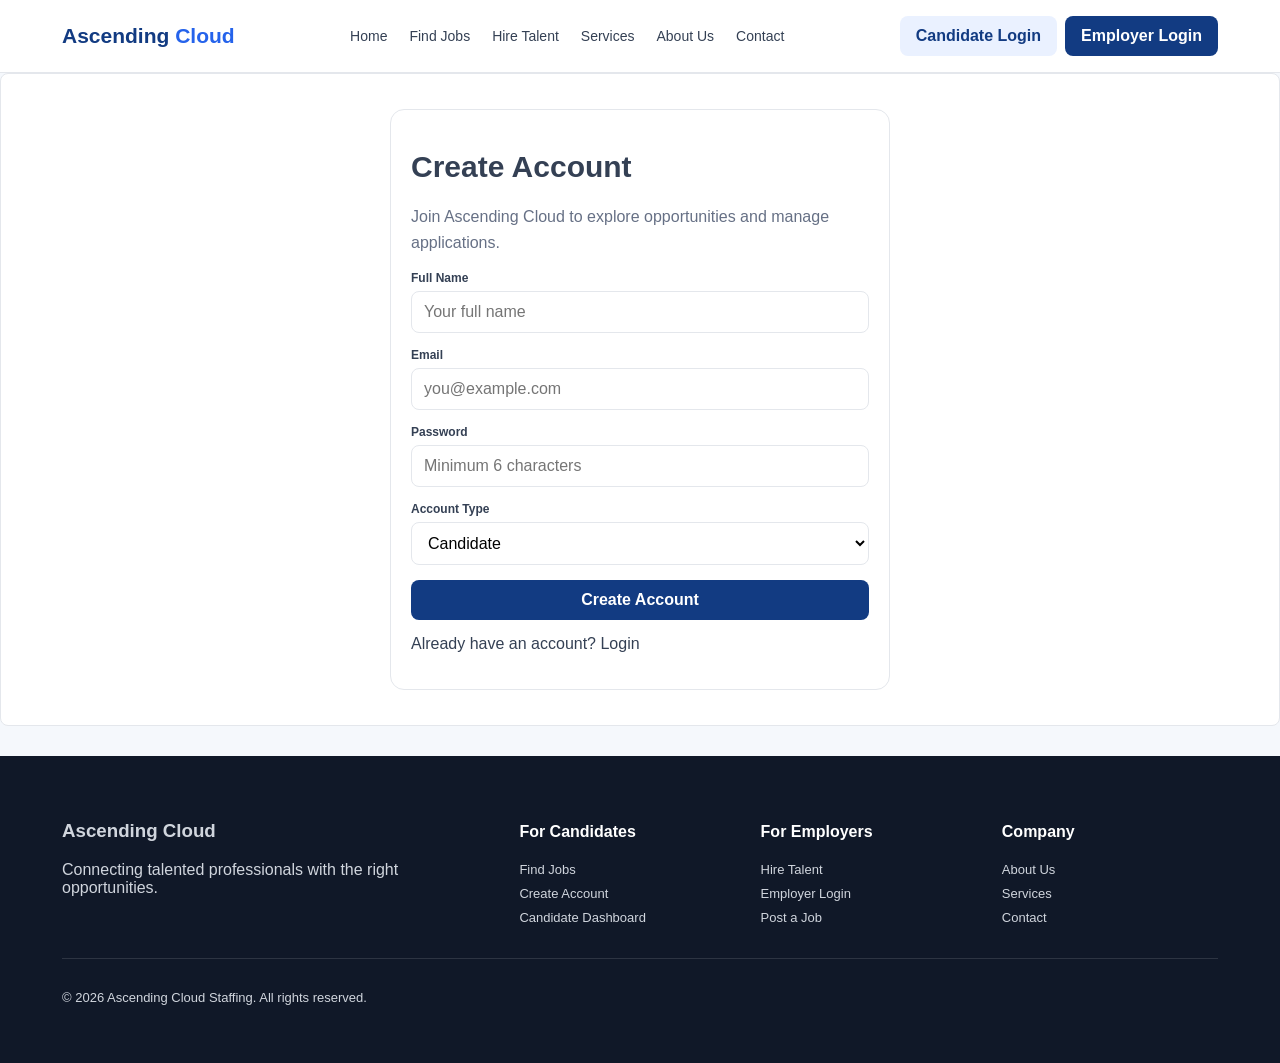
==== frontend/signup.html @ 4ac47f54 "Initial comit" ====
<!DOCTYPE html>
<html lang="en">

<head>
    <meta charset="UTF-8">
    <meta name="viewport" content="width=device-width, initial-scale=1.0">
    <meta name="description" content="Create your Ascending Cloud account to apply for jobs, save opportunities, and manage your profile.">
    <title>Create Account | Ascending Cloud Staffing</title>
    <link rel="stylesheet" href="style.css">
</head>

<body>
    <a class="skip-link" href="#mainContent">Skip to main content</a>

    <div id="siteNav"></div>

    <main id="mainContent" class="page">
        <div class="container">
            <div class="panel login-panel">
                <h1 class="login-title">Create Account</h1>
                <p class="muted">Join Ascending Cloud to explore opportunities and manage applications.</p>

                <div class="field">
                    <label for="name">Full Name</label>
                    <input id="name" type="text" placeholder="Your full name" autocomplete="name" required>
                </div>

                <div class="field">
                    <label for="email">Email</label>
                    <input id="email" type="email" placeholder="you@example.com" autocomplete="email" required>
                </div>

                <div class="field">
                    <label for="password">Password</label>
                    <input id="password" type="password" placeholder="Minimum 6 characters" autocomplete="new-password" required>
                </div>

                <div class="field">
                    <label for="role">Account Type</label>
                    <select id="role" aria-label="Account type">
                        <option value="candidate">Candidate</option>
                        <option value="employer">Employer</option>
                    </select>
                </div>

                <button class="btn login-button" type="button" onclick="signupUser()">Create Account</button>

                <p class="login-create">
                    Already have an account?
                    <a href="login.html">Login</a>
                </p>
            </div>
        </div>
    </main>

    <div id="siteFooter"></div>

    <script src="main.js"></script>
</body>

</html>
---- frontend/style.css ----
:root {
    --primary: #123B82;
    --secondary: #2563EB;
    --accent: #0EA5E9;

    --dark: #172033;
    --text: #344054;
    --muted: #667085;

    --background: #F5F8FC;
    --white: #FFFFFF;
    --border: #E4E7EC;

    --success: #16855B;
    --warning: #B7791F;
    --danger: #C24141;

    --shadow: 0 10px 30px rgba(18, 59, 130, 0.08);
}

* {
    box-sizing: border-box;
}

body {
    margin: 0;
    font-family: Inter, Arial, sans-serif;
    background: var(--background);
    color: var(--dark);
}

a {
    text-decoration: none;
    color: inherit;
}

button,
input,
select,
textarea {
    font: inherit;
}

button {
    cursor: pointer;
}

.container {
    max-width: 1200px;
    margin: auto;
    padding: 0 22px;
}

/* NAVBAR */

.header {
    background: white;
    border-bottom: 1px solid var(--border);
    position: sticky;
    top: 0;
    z-index: 100;
}

.nav {
    height: 72px;
    display: flex;
    align-items: center;
    justify-content: space-between;
    gap: 20px;
}

.logo {
    font-size: 21px;
    font-weight: 800;
    color: var(--primary);
}

.logo span {
    color: var(--secondary);
}

.navlinks {
    display: flex;
    gap: 22px;
    font-size: 14px;
    color: var(--text);
}

.navlinks a:hover {
    color: var(--secondary);
}

.actions {
    display: flex;
    gap: 8px;
}

/* BUTTONS */

.btn {
    border: none;
    border-radius: 8px;
    padding: 11px 16px;
    background: var(--primary);
    color: white;
    font-weight: 700;
}

.btn:hover {
    opacity: .9;
}

.btn.light {
    background: #EAF1FF;
    color: var(--primary);
}

.btn.outline {
    background: white;
    color: var(--primary);
    border: 1px solid #CBD5E1;
}

.btn.success {
    background: var(--success);
}

.btn.danger {
    background: var(--danger);
}

/* HERO */

.hero {
    padding: 75px 0;
    background: linear-gradient(
        135deg,
        #EDF4FF,
        #FFFFFF 55%,
        #EAF8FF
    );
}

.hero-grid {
    display: grid;
    grid-template-columns: 1.1fr .9fr;
    gap: 50px;
    align-items: center;
}

.eyebrow {
    display: inline-block;
    background: #E4EEFF;
    color: var(--primary);
    padding: 7px 12px;
    border-radius: 30px;
    font-size: 12px;
    font-weight: 800;
}

.hero h1 {
    font-size: 50px;
    line-height: 1.05;
    margin: 17px 0;
}

.hero p {
    color: var(--muted);
    font-size: 18px;
    line-height: 1.7;
}

/* SEARCH */

.searchbox {
    display: grid;
    grid-template-columns: 1.4fr 1fr auto;
    gap: 8px;

    background: white;
    padding: 10px;
    border-radius: 14px;

    box-shadow: var(--shadow);
    margin-top: 25px;
}

input,
select,
textarea {
    width: 100%;
    padding: 11px 12px;

    border: 1px solid var(--border);
    border-radius: 8px;

    background: white;
    outline: none;
}

input:focus,
select:focus,
textarea:focus {
    border-color: var(--secondary);
}

/* SECTIONS */

.section {
    padding: 55px 0;
}

.section.white {
    background: white;
}

.section-head {
    display: flex;
    justify-content: space-between;
    align-items: center;

    margin-bottom: 22px;
}

.section-head h2 {
    margin: 0;
}

/* GRID */

.grid4 {
    display: grid;
    grid-template-columns: repeat(4, 1fr);
    gap: 16px;
}

.grid3 {
    display: grid;
    grid-template-columns: repeat(3, 1fr);
    gap: 18px;
}

.grid2 {
    display: grid;
    grid-template-columns: repeat(2, 1fr);
    gap: 18px;
}

/* CARDS */

.card,
.panel {
    background: white;
    border: 1px solid var(--border);
    border-radius: 14px;
    padding: 20px;
}

.card:hover {
    box-shadow: var(--shadow);
    transform: translateY(-2px);
    transition: .15s;
}

.icon {
    width: 45px;
    height: 45px;

    border-radius: 12px;

    background: #EAF1FF;
    color: var(--primary);

    display: grid;
    place-items: center;

    font-weight: 800;

    margin-bottom: 14px;
}

/* JOB */

.job h3 {
    font-size: 17px;
}

.meta {
    display: flex;
    gap: 12px;
    flex-wrap: wrap;

    color: var(--muted);
    font-size: 12px;

    margin: 9px 0;
}

.salary {
    font-weight: 800;
    margin: 9px 0;
}

.tag {
    display: inline-block;

    background: #F1F5F9;
    color: #475467;

    padding: 5px 8px;
    border-radius: 6px;

    font-size: 11px;

    margin: 3px;
}

/* CTA */

.cta {
    padding: 38px;

    border-radius: 18px;

    background: linear-gradient(
        135deg,
        var(--primary),
        var(--secondary)
    );

    color: white;

    display: flex;
    justify-content: space-between;
    align-items: center;
}

/* FOOTER */

.footer {
    background: #101828;
    color: #D0D5DD;

    padding: 45px 0;
    margin-top: 30px;
}

.footer-grid {
    display: grid;
    grid-template-columns: 2fr 1fr 1fr 1fr;
    gap: 25px;
}

.footer h4 {
    color: white;
}

.footer a {
    display: block;
    margin: 9px 0;
    font-size: 13px;
}

/* DASHBOARDS */

.page {
    padding: 35px 0;
}

.page-title {
    display: flex;
    justify-content: space-between;
    align-items: center;

    margin-bottom: 22px;
}

.page-title h1 {
    margin: 0;
    font-size: 30px;
}

.layout {
    display: grid;
    grid-template-columns: 230px 1fr;
    gap: 20px;
}

.sidebar {
    height: max-content;
    position: sticky;
    top: 90px;
}

.side-link {
    display: block;

    padding: 11px;

    border-radius: 8px;

    color: var(--muted);

    margin: 3px 0;
}

.side-link:hover,
.side-link.active {
    background: #EAF1FF;
    color: var(--primary);
    font-weight: 700;
}

/* STATS */

.stat-grid {
    display: grid;
    grid-template-columns: repeat(4, 1fr);
    gap: 14px;
}

.stat-number {
    font-size: 27px;
    font-weight: 800;
    margin: 6px 0;
}

/* BADGES */

.badge {
    display: inline-block;

    padding: 5px 8px;

    border-radius: 20px;

    font-size: 11px;
    font-weight: 700;
}

.badge-success {
    background: #E8F8F1;
    color: var(--success);
}

.badge-pending {
    background: #FFF5DD;
    color: var(--warning);
}

.badge-danger {
    background: #FFEAEA;
    color: var(--danger);
}

.badge-info {
    background: #EAF1FF;
    color: var(--primary);
}

/* TABLE */

.table {
    width: 100%;
    border-collapse: collapse;
}

.table th,
.table td {
    text-align: left;

    padding: 12px;

    border-bottom: 1px solid var(--border);

    font-size: 13px;
}

/* FORMS */

.form-grid {
    display: grid;
    grid-template-columns: repeat(2, 1fr);
    gap: 15px;
}

.field {
    margin-bottom: 15px;
}

.field label {
    display: block;

    font-size: 12px;
    font-weight: 700;

    margin-bottom: 6px;
}

.notice {
    padding: 12px;

    border-radius: 9px;

    background: #EEF6FF;

    margin-bottom: 15px;

    font-size: 13px;
}

.muted {
    color: var(--muted);
    line-height: 1.6;
}

.hero-tags {
    font-size: 12px;
}

.login-panel {
    max-width: 500px;
    margin: auto;
}

.login-title {
    font-size: 30px;
}

.login-button {
    width: 100%;
}

.login-create {
    margin-top: 15px;
}

/* RESPONSIVE */

@media(max-width:850px) {

    .hero-grid,
    .layout {
        grid-template-columns: 1fr;
    }

    .grid4 {
        grid-template-columns: repeat(2, 1fr);
    }

    .grid3 {
        grid-template-columns: 1fr 1fr;
    }

    .stat-grid {
        grid-template-columns: 1fr 1fr;
    }

    .navlinks {
        display: none;
    }

    .footer-grid {
        grid-template-columns: 1fr 1fr;
    }

    .sidebar {
        position: static;
    }
}

@media(max-width:600px) {

    .hero h1 {
        font-size: 36px;
    }

    .grid4,
    .grid3,
    .grid2,
    .stat-grid,
    .form-grid {
        grid-template-columns: 1fr;
    }

    .searchbox {
        grid-template-columns: 1fr;
    }

    .cta {
        display: block;
    }

    .cta .btn {
        margin-top: 18px;
    }

    .container {
        padding: 0 15px;
    }
}

/* ACCESSIBILITY */

.skip-link {
    position: absolute;
    top: -40px;
    left: 16px;
    background: var(--primary);
    color: white;
    padding: 10px 14px;
    border-radius: 8px;
    z-index: 200;
}

.skip-link:focus {
    top: 16px;
}

:focus-visible {
    outline: 3px solid rgba(37, 99, 235, 0.35);
    outline-offset: 2px;
}

/* MOBILE NAV */

.mobile-menu-btn {
    display: none;
    width: 44px;
    height: 44px;
    border: 1px solid var(--border);
    border-radius: 8px;
    background: white;
    padding: 10px;
}

.mobile-menu-btn span {
    display: block;
    height: 2px;
    margin: 5px 0;
    background: var(--dark);
}

@media (max-width: 850px) {
    .mobile-menu-btn {
        display: inline-flex;
        flex-direction: column;
        justify-content: center;
    }

    .nav {
        flex-wrap: wrap;
        height: auto;
        padding: 14px 0;
    }

    .navlinks {
        display: none;
        width: 100%;
        flex-direction: column;
        gap: 10px;
        padding: 12px 0 4px;
    }

    .navlinks.active {
        display: flex;
    }

    .actions {
        width: 100%;
        flex-wrap: wrap;
    }

    .actions .btn,
    .actions button {
        flex: 1;
        text-align: center;
    }
}

/* JOBS PAGE */

.jobs-hero {
    padding: 60px 0 30px;
    background: linear-gradient(135deg, #EDF4FF, #FFFFFF 70%);
}

.jobs-hero h1 {
    font-size: 42px;
    margin: 14px 0;
}

.jobs-hero h1 span {
    color: var(--secondary);
}

.job-search-section {
    padding: 0 0 24px;
}

.job-search-box {
    display: grid;
    grid-template-columns: 1.2fr 1fr auto;
    gap: 12px;
    background: white;
    border: 1px solid var(--border);
    border-radius: 14px;
    padding: 16px;
    box-shadow: var(--shadow);
}

.search-field label {
    display: block;
    font-size: 12px;
    font-weight: 700;
    margin-bottom: 6px;
}

.search-btn {
    align-self: end;
    min-height: 44px;
}

.jobs-section {
    padding: 20px 0 50px;
}

.jobs-layout {
    display: grid;
    grid-template-columns: 260px 1fr;
    gap: 22px;
    align-items: start;
}

.filters {
    background: white;
    border: 1px solid var(--border);
    border-radius: 14px;
    padding: 18px;
    position: sticky;
    top: 92px;
}

.filter-header {
    display: flex;
    justify-content: space-between;
    align-items: center;
    margin-bottom: 14px;
}

.filter-header button {
    border: none;
    background: transparent;
    color: var(--secondary);
    font-weight: 700;
}

.filter-group {
    border-top: 1px solid var(--border);
    padding-top: 14px;
    margin-top: 14px;
}

.filter-group h4 {
    margin: 0 0 10px;
    font-size: 14px;
}

.filter-group label {
    display: flex;
    align-items: center;
    gap: 8px;
    margin: 8px 0;
    font-size: 14px;
    color: var(--text);
}

.filter-group input {
    width: auto;
}

.jobs-main {
    min-width: 0;
}

.jobs-topbar {
    display: flex;
    justify-content: space-between;
    align-items: flex-start;
    gap: 16px;
    margin-bottom: 16px;
}

.jobs-topbar h2 {
    margin: 0 0 6px;
}

.sort-box label {
    display: block;
    font-size: 12px;
    font-weight: 700;
    margin-bottom: 6px;
}

.job-list {
    display: grid;
    gap: 14px;
}

.job-card {
    background: white;
    border: 1px solid var(--border);
    border-radius: 14px;
    padding: 18px;
    transition: box-shadow 0.15s, transform 0.15s;
}

.job-card:hover {
    box-shadow: var(--shadow);
    transform: translateY(-2px);
}

.job-card-header {
    display: flex;
    justify-content: space-between;
    gap: 12px;
    align-items: flex-start;
}

.job-card-header h3,
.job-detail-card h1 {
    margin: 0 0 6px;
}

.company {
    margin: 0;
    color: var(--muted);
    font-size: 14px;
}

.job-platform {
    display: inline-block;
    background: #EAF1FF;
    color: var(--primary);
    font-size: 12px;
    font-weight: 700;
    padding: 6px 10px;
    border-radius: 20px;
}

.job-details {
    display: flex;
    flex-wrap: wrap;
    gap: 12px;
    margin: 12px 0;
    color: var(--muted);
    font-size: 13px;
}

.job-tags {
    margin-bottom: 12px;
}

.job-card-footer {
    display: flex;
    justify-content: space-between;
    align-items: center;
    gap: 12px;
}

.job-detail-card {
    background: white;
    border: 1px solid var(--border);
    border-radius: 14px;
    padding: 24px;
}

.job-actions {
    display: flex;
    flex-wrap: wrap;
    gap: 10px;
    margin-top: 24px;
}

.pagination {
    display: flex;
    flex-wrap: wrap;
    gap: 8px;
    margin-top: 20px;
}

.page {
    min-width: 40px;
    min-height: 40px;
    border: 1px solid var(--border);
    border-radius: 8px;
    background: white;
    color: var(--text);
}

.page.active {
    background: var(--primary);
    color: white;
    border-color: var(--primary);
}

.empty-state {
    text-align: center;
    background: white;
    border: 1px dashed var(--border);
    border-radius: 14px;
    padding: 36px 20px;
}

.empty-state.compact {
    padding: 24px 16px;
}

.empty-state h2,
.empty-state h3 {
    margin-top: 0;
}

#toast {
    position: fixed;
    right: 20px;
    bottom: 20px;
    background: var(--dark);
    color: white;
    padding: 12px 16px;
    border-radius: 10px;
    box-shadow: var(--shadow);
    opacity: 0;
    transform: translateY(12px);
    transition: opacity 0.2s, transform 0.2s;
    z-index: 300;
    max-width: min(90vw, 360px);
}

#toast.show {
    opacity: 1;
    transform: translateY(0);
}

.footer-bottom {
    margin-top: 24px;
    padding-top: 18px;
    border-top: 1px solid rgba(255, 255, 255, 0.12);
    font-size: 13px;
}

.content-grid {
    display: grid;
    grid-template-columns: repeat(2, 1fr);
    gap: 18px;
}

.content-card h3 {
    margin-top: 0;
}

.info-list {
    padding-left: 18px;
    color: var(--muted);
    line-height: 1.8;
}

.saved-job-item {
    display: flex;
    justify-content: space-between;
    align-items: center;
    gap: 16px;
    margin-bottom: 12px;
}

.saved-job-actions {
    display: flex;
    gap: 8px;
    flex-wrap: wrap;
}

.dashboard-stats {
    margin-bottom: 18px;
}

@media (max-width: 900px) {
    .jobs-layout,
    .content-grid {
        grid-template-columns: 1fr;
    }

    .filters {
        position: static;
    }

    .job-search-box {
        grid-template-columns: 1fr;
    }

    .jobs-topbar {
        flex-direction: column;
    }

    .saved-job-item {
        flex-direction: column;
        align-items: flex-start;
    }
}
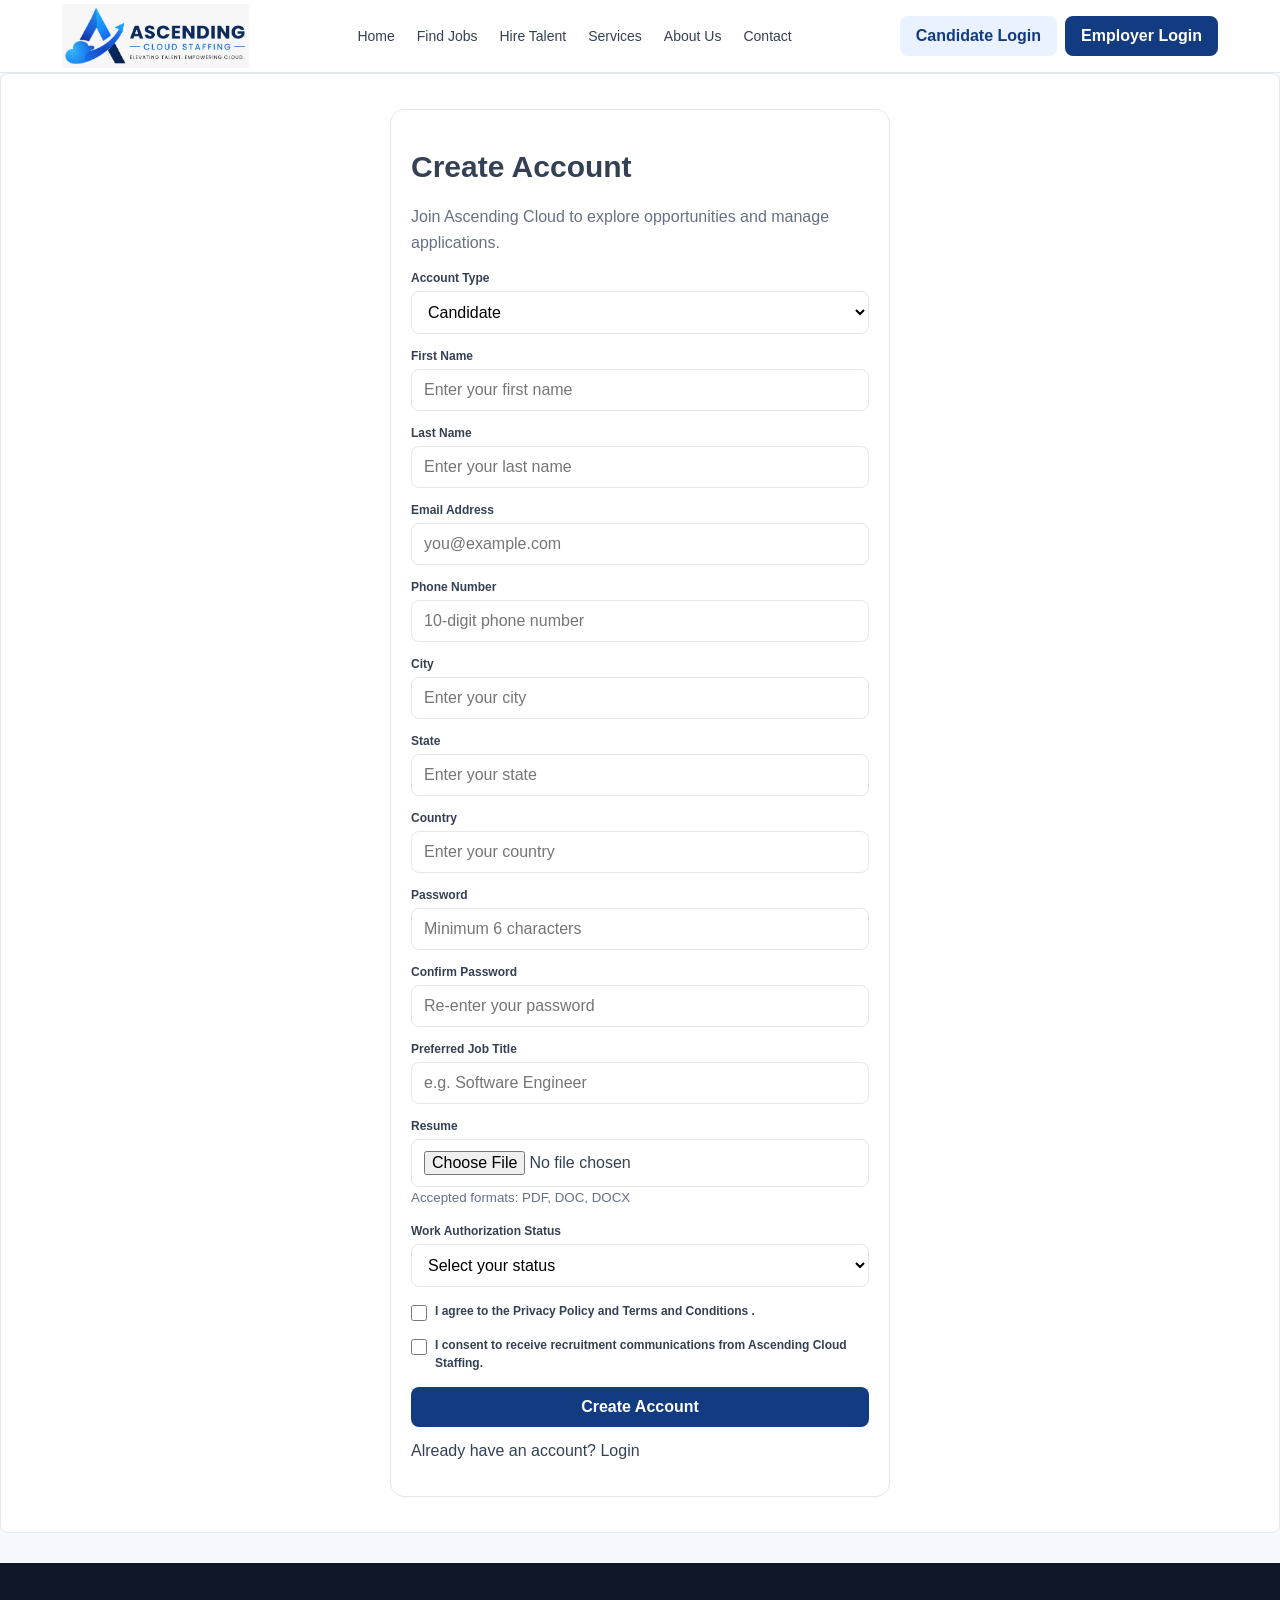
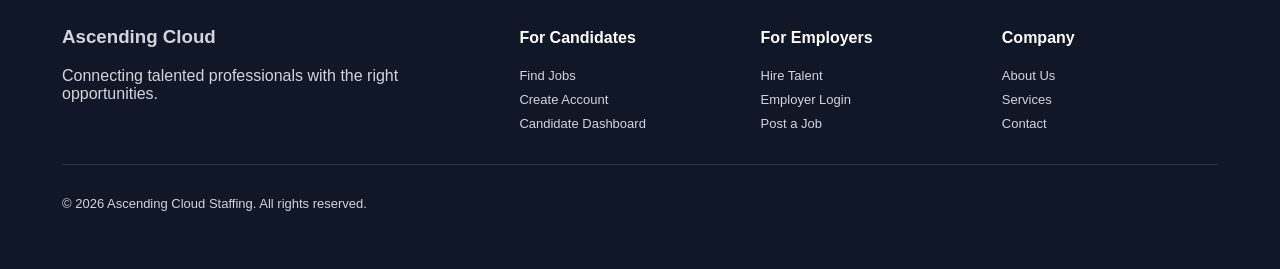
==== commit 6dab04fc: "Update candidate profile and application system" ====
--- a/frontend/signup.html
+++ b/frontend/signup.html
@@ -4,7 +4,8 @@
 <head>
     <meta charset="UTF-8">
     <meta name="viewport" content="width=device-width, initial-scale=1.0">
-    <meta name="description" content="Create your Ascending Cloud account to apply for jobs, save opportunities, and manage your profile.">
+    <meta name="description"
+        content="Create your Ascending Cloud account to apply for jobs, save opportunities, and manage your profile.">
     <title>Create Account | Ascending Cloud Staffing</title>
     <link rel="stylesheet" href="style.css">
 </head>
@@ -17,38 +18,257 @@
     <main id="mainContent" class="page">
         <div class="container">
             <div class="panel login-panel">
+
                 <h1 class="login-title">Create Account</h1>
-                <p class="muted">Join Ascending Cloud to explore opportunities and manage applications.</p>
-
-                <div class="field">
-                    <label for="name">Full Name</label>
-                    <input id="name" type="text" placeholder="Your full name" autocomplete="name" required>
-                </div>
-
-                <div class="field">
-                    <label for="email">Email</label>
-                    <input id="email" type="email" placeholder="you@example.com" autocomplete="email" required>
-                </div>
-
-                <div class="field">
-                    <label for="password">Password</label>
-                    <input id="password" type="password" placeholder="Minimum 6 characters" autocomplete="new-password" required>
-                </div>
-
+                <p class="muted">
+                    Join Ascending Cloud to explore opportunities and manage applications.
+                </p>
+
+                <!-- Account Type -->
                 <div class="field">
                     <label for="role">Account Type</label>
-                    <select id="role" aria-label="Account type">
+                    <select id="role" aria-label="Account type" onchange="toggleAccountFields()">
                         <option value="candidate">Candidate</option>
                         <option value="employer">Employer</option>
                     </select>
                 </div>
 
-                <button class="btn login-button" type="button" onclick="signupUser()">Create Account</button>
+
+                <!-- ================= CANDIDATE ================= -->
+                <div id="candidateFields">
+
+                    <div class="field">
+                        <label for="firstName">First Name</label>
+                        <input id="firstName" type="text"
+                            placeholder="Enter your first name"
+                            autocomplete="given-name" required>
+                    </div>
+
+                    <div class="field">
+                        <label for="lastName">Last Name</label>
+                        <input id="lastName" type="text"
+                            placeholder="Enter your last name"
+                            autocomplete="family-name" required>
+                    </div>
+
+                    <div class="field">
+                        <label for="email">Email Address</label>
+                        <input id="email" type="email"
+                            placeholder="you@example.com"
+                            autocomplete="email" required>
+                        <small id="emailError" class="error-message"></small>
+                    </div>
+
+                    <div class="field">
+                        <label for="phone">Phone Number</label>
+                        <input id="phone" type="tel"
+                            placeholder="10-digit phone number"
+                            autocomplete="tel"
+                            maxlength="10"
+                            minlength="10"
+                            inputmode="numeric" required>
+                        <small id="phoneError" class="error-message"></small>
+                    </div>
+
+                    <div class="field">
+                        <label for="city">City</label>
+                        <input id="city" type="text"
+                            placeholder="Enter your city" required>
+                    </div>
+
+                    <div class="field">
+                        <label for="state">State</label>
+                        <input id="state" type="text"
+                            placeholder="Enter your state" required>
+                    </div>
+
+                    <div class="field">
+                        <label for="country">Country</label>
+                        <input id="country" type="text"
+                            placeholder="Enter your country" required>
+                    </div>
+
+                    <div class="field">
+                        <label for="password">Password</label>
+                        <input id="password" type="password"
+                            placeholder="Minimum 6 characters"
+                            autocomplete="new-password"
+                            minlength="6" required>
+                    </div>
+
+                    <div class="field">
+                        <label for="confirmPassword">Confirm Password</label>
+                        <input id="confirmPassword" type="password"
+                            placeholder="Re-enter your password"
+                            autocomplete="new-password"
+                            minlength="6" required>
+                    </div>
+
+                    <div class="field">
+                        <label for="jobTitle">Preferred Job Title</label>
+                        <input id="jobTitle" type="text"
+                            placeholder="e.g. Software Engineer" required>
+                    </div>
+
+                    <div class="field">
+                        <label for="resume">Resume</label>
+                        <input id="resume" type="file"
+                            accept=".pdf,.doc,.docx" required>
+                        <small class="muted">
+                            Accepted formats: PDF, DOC, DOCX
+                        </small>
+                    </div>
+
+                    <div class="field">
+                        <label for="workAuthorization">
+                            Work Authorization Status
+                        </label>
+                        <select id="workAuthorization" required>
+                            <option value="">Select your status</option>
+                            <option value="authorized">Authorized to work</option>
+                            <option value="sponsorship-required">Requires sponsorship</option>
+                            <option value="visa-holder">Visa holder</option>
+                            <option value="other">Other</option>
+                        </select>
+                    </div>
+
+                    <div class="field checkbox-field">
+                        <label>
+                            <input id="candidateTerms" type="checkbox" required>
+                            <span>
+                                I agree to the
+                                <a href="privacy-policy.html" target="_blank">
+                                    Privacy Policy
+                                </a>
+                                and
+                                <a href="terms.html" target="_blank">
+                                    Terms and Conditions
+                                </a>.
+                            </span>
+                        </label>
+                    </div>
+
+                    <div class="field checkbox-field">
+                        <label>
+                            <input id="recruitmentConsent" type="checkbox" required>
+                            <span>
+                                I consent to receive recruitment communications
+                                from Ascending Cloud Staffing.
+                            </span>
+                        </label>
+                    </div>
+
+                </div>
+
+
+                <!-- ================= EMPLOYER ================= -->
+                <div id="employerFields" style="display: none;">
+
+                    <div class="field">
+                        <label for="employerFirstName">
+                            Contact Person's First Name
+                        </label>
+                        <input id="employerFirstName" type="text"
+                            placeholder="Enter first name"
+                            autocomplete="given-name">
+                    </div>
+
+                    <div class="field">
+                        <label for="employerLastName">
+                            Contact Person's Last Name
+                        </label>
+                        <input id="employerLastName" type="text"
+                            placeholder="Enter last name"
+                            autocomplete="family-name">
+                    </div>
+
+                    <div class="field">
+                        <label for="workEmail">Work Email Address</label>
+                        <input id="workEmail" type="email"
+                            placeholder="name@company.com"
+                            autocomplete="email">
+                        <small id="workEmailError" class="error-message"></small>
+                    </div>
+
+                    <div class="field">
+                        <label for="employerPhone">Phone Number</label>
+                        <input id="employerPhone" type="tel"
+                            placeholder="10-digit phone number"
+                            maxlength="10"
+                            minlength="10"
+                            inputmode="numeric">
+                        <small id="employerPhoneError" class="error-message"></small>
+                    </div>
+
+                    <div class="field">
+                        <label for="employerPassword">Password</label>
+                        <input id="employerPassword" type="password"
+                            placeholder="Minimum 6 characters"
+                            minlength="6"
+                            autocomplete="new-password">
+                    </div>
+
+                    <div class="field">
+                        <label for="employerConfirmPassword">
+                            Confirm Password
+                        </label>
+                        <input id="employerConfirmPassword" type="password"
+                            placeholder="Re-enter your password"
+                            minlength="6"
+                            autocomplete="new-password">
+                    </div>
+
+                    <div class="field">
+                        <label for="companyName">Company Name</label>
+                        <input id="companyName" type="text"
+                            placeholder="Enter company name">
+                    </div>
+
+                    <div class="field">
+                        <label for="employerJobTitle">
+                            Job Title / Position
+                        </label>
+                        <input id="employerJobTitle" type="text"
+                            placeholder="e.g. HR Manager">
+                    </div>
+
+                    <div class="field">
+                        <label for="companyWebsite">
+                            Company Website <span class="muted">(Optional)</span>
+                        </label>
+                        <input id="companyWebsite" type="url"
+                            placeholder="https://www.company.com">
+                    </div>
+
+                    <div class="field checkbox-field">
+                        <label>
+                            <input id="employerTerms" type="checkbox">
+                            <span>
+                                I agree to the
+                                <a href="privacy-policy.html" target="_blank">
+                                    Privacy Policy
+                                </a>
+                                and
+                                <a href="terms.html" target="_blank">
+                                    Terms and Conditions
+                                </a>.
+                            </span>
+                        </label>
+                    </div>
+
+                </div>
+
+
+                <button class="btn login-button" type="button"
+                    onclick="signupUser()">
+                    Create Account
+                </button>
 
                 <p class="login-create">
                     Already have an account?
                     <a href="login.html">Login</a>
                 </p>
+
             </div>
         </div>
     </main>
@@ -58,4 +278,4 @@
     <script src="main.js"></script>
 </body>
 
-</html>
+</html>
--- a/frontend/style.css
+++ b/frontend/style.css
@@ -70,9 +70,17 @@
 }
 
 .logo {
-    font-size: 21px;
-    font-weight: 800;
-    color: var(--primary);
+    display: flex;
+    align-items: center;
+    text-decoration: none;
+}
+
+.company-logo {
+    height: 48px;
+    width: auto;
+    max-width: 240px;
+    object-fit: contain;
+    display: block;
 }
 
 .logo span {
@@ -1006,3 +1014,404 @@
         align-items: flex-start;
     }
 }
+
+
+
+.logo img {
+    height: 65px;
+    width: auto;
+    object-fit: contain;
+    display: block;
+}
+
+.checkbox-field {
+    width: 100%;
+    margin: 15px 0;
+}
+
+.checkbox-field label {
+    display: flex;
+    align-items: flex-start;
+    width: 100%;
+    box-sizing: border-box;
+    gap: 8px;
+    cursor: pointer;
+    line-height: 1.5;
+}
+
+.checkbox-field input[type="checkbox"] {
+    width: 16px;
+    height: 16px;
+    margin: 3px 0 0 0;
+    padding: 0;
+    flex: 0 0 16px;
+}
+
+.checkbox-field label a {
+    display: inline;
+}
+
+.checkbox-field label {
+    overflow-wrap: break-word;
+}
+
+.error-message {
+    display: block;
+    color: #d32f2f;
+    font-size: 13px;
+    margin-top: 5px;
+}
+/* =========================
+   PROFILE MENU
+========================= */
+
+.profile-menu {
+    position: relative;
+}
+
+.profile-button {
+    display: flex;
+    align-items: center;
+    gap: 10px;
+    border: none;
+    background: transparent;
+    cursor: pointer;
+    padding: 6px 10px;
+    font: inherit;
+    color: #183b70;
+}
+
+.profile-avatar {
+    width: 38px;
+    height: 38px;
+    border-radius: 50%;
+    background: #eaf1ff;
+    color: #16458a;
+    display: flex;
+    align-items: center;
+    justify-content: center;
+    font-weight: 700;
+    font-size: 16px;
+}
+
+.profile-avatar.large {
+    width: 44px;
+    height: 44px;
+    flex-shrink: 0;
+}
+
+.profile-name {
+    font-weight: 600;
+}
+
+.profile-dropdown {
+    display: none;
+    position: absolute;
+    right: 0;
+    top: calc(100% + 10px);
+    width: 280px;
+    background: #ffffff;
+    border: 1px solid #dce4ef;
+    border-radius: 12px;
+    box-shadow: 0 10px 30px rgba(0, 0, 0, 0.12);
+    padding: 14px;
+    z-index: 1000;
+}
+
+.profile-dropdown.show {
+    display: block;
+}
+
+.profile-dropdown-header {
+    display: flex;
+    align-items: center;
+    gap: 12px;
+}
+
+.profile-dropdown-header strong {
+    display: block;
+    color: #183b70;
+    margin-bottom: 4px;
+}
+
+.profile-dropdown-header small {
+    display: block;
+    color: #667085;
+    font-size: 12px;
+    word-break: break-word;
+}
+
+.profile-dropdown-divider {
+    height: 1px;
+    background: #e5eaf1;
+    margin: 12px 0;
+}
+
+.profile-dropdown-link {
+    display: block;
+    width: 100%;
+    box-sizing: border-box;
+    padding: 10px 12px;
+    border: none;
+    background: transparent;
+    color: #183b70;
+    text-decoration: none;
+    text-align: left;
+    border-radius: 8px;
+    cursor: pointer;
+    font-size: 14px;
+}
+
+.profile-dropdown-link:hover {
+    background: #f2f6fc;
+}
+
+.logout-link {
+    font-family: inherit;
+}
+/* =========================================
+   CANDIDATE PROFILE
+========================================= */
+
+.profile-form {
+    display: flex;
+    flex-direction: column;
+    gap: 22px;
+}
+
+.profile-section {
+    padding: 28px;
+}
+
+.profile-section h2 {
+    margin-top: 0;
+    margin-bottom: 8px;
+}
+
+.profile-section-header {
+    display: flex;
+    align-items: flex-start;
+    justify-content: space-between;
+    gap: 20px;
+    margin-bottom: 24px;
+}
+
+.profile-completion {
+    background: #eef4ff;
+    color: #16458a;
+    padding: 8px 14px;
+    border-radius: 20px;
+    font-size: 13px;
+    font-weight: 600;
+}
+
+.profile-identity {
+    display: flex;
+    align-items: center;
+    gap: 16px;
+    margin-bottom: 28px;
+    padding-bottom: 22px;
+    border-bottom: 1px solid #e5eaf1;
+}
+
+.profile-big-avatar {
+    width: 64px;
+    height: 64px;
+    border-radius: 50%;
+    background: #eaf1ff;
+    color: #16458a;
+    display: flex;
+    align-items: center;
+    justify-content: center;
+    font-size: 25px;
+    font-weight: 700;
+}
+
+.profile-identity h3 {
+    margin: 0 0 5px;
+}
+
+.profile-identity p {
+    margin: 0;
+}
+
+.form-grid {
+    display: grid;
+    grid-template-columns: repeat(2, minmax(0, 1fr));
+    gap: 20px;
+}
+
+.form-group {
+    display: flex;
+    flex-direction: column;
+    gap: 8px;
+}
+
+.form-group.full-width {
+    grid-column: 1 / -1;
+}
+
+.form-group label {
+    font-weight: 600;
+    color: #243b5a;
+    font-size: 14px;
+}
+
+.form-group input,
+.form-group textarea,
+.form-group select {
+    width: 100%;
+    box-sizing: border-box;
+    border: 1px solid #d6deea;
+    border-radius: 8px;
+    padding: 12px 14px;
+    font-family: inherit;
+    font-size: 14px;
+    color: #243b5a;
+    background: #fff;
+    outline: none;
+}
+
+.form-group input:focus,
+.form-group textarea:focus,
+.form-group select:focus {
+    border-color: #7ea7e8;
+    box-shadow: 0 0 0 3px rgba(126, 167, 232, 0.12);
+}
+
+.form-group textarea {
+    resize: vertical;
+}
+
+.form-help {
+    color: #7a8798;
+    font-size: 12px;
+}
+
+.experience-card {
+    background: #f8fafc;
+    border: 1px solid #e2e8f0;
+    border-radius: 10px;
+    padding: 20px;
+    margin-top: 20px;
+}
+
+.resume-name {
+    margin: 8px 0 0;
+    color: #16458a;
+    font-size: 13px;
+    font-weight: 600;
+}
+
+.visibility-box {
+    display: flex;
+    align-items: center;
+    justify-content: space-between;
+    gap: 20px;
+    background: #f8fafc;
+    border: 1px solid #e2e8f0;
+    border-radius: 10px;
+    padding: 18px;
+    margin-top: 20px;
+}
+
+.visibility-box strong {
+    color: #243b5a;
+}
+
+.visibility-box p {
+    margin: 6px 0 0;
+    font-size: 13px;
+}
+
+
+/* Toggle */
+
+.switch {
+    position: relative;
+    display: inline-block;
+    width: 48px;
+    height: 26px;
+    flex-shrink: 0;
+}
+
+.switch input {
+    opacity: 0;
+    width: 0;
+    height: 0;
+}
+
+.slider {
+    position: absolute;
+    inset: 0;
+    cursor: pointer;
+    background: #cbd5e1;
+    border-radius: 30px;
+    transition: 0.2s;
+}
+
+.slider::before {
+    content: "";
+    position: absolute;
+    height: 20px;
+    width: 20px;
+    left: 3px;
+    top: 3px;
+    background: white;
+    border-radius: 50%;
+    transition: 0.2s;
+}
+
+.switch input:checked + .slider {
+    background: #2563eb;
+}
+
+.switch input:checked + .slider::before {
+    transform: translateX(22px);
+}
+
+
+/* Save bar */
+
+.profile-save-bar {
+    display: flex;
+    justify-content: flex-end;
+    gap: 12px;
+    padding: 8px 0 30px;
+}
+
+
+/* Mobile */
+
+@media (max-width: 700px) {
+
+    .form-grid {
+        grid-template-columns: 1fr;
+    }
+
+    .form-group.full-width {
+        grid-column: auto;
+    }
+
+    .profile-section {
+        padding: 20px;
+    }
+
+    .profile-section-header {
+        flex-direction: column;
+    }
+
+    .visibility-box {
+        align-items: flex-start;
+    }
+
+    .profile-save-bar {
+        justify-content: stretch;
+    }
+
+    .profile-save-bar .btn {
+        flex: 1;
+        text-align: center;
+    }
+
+}
